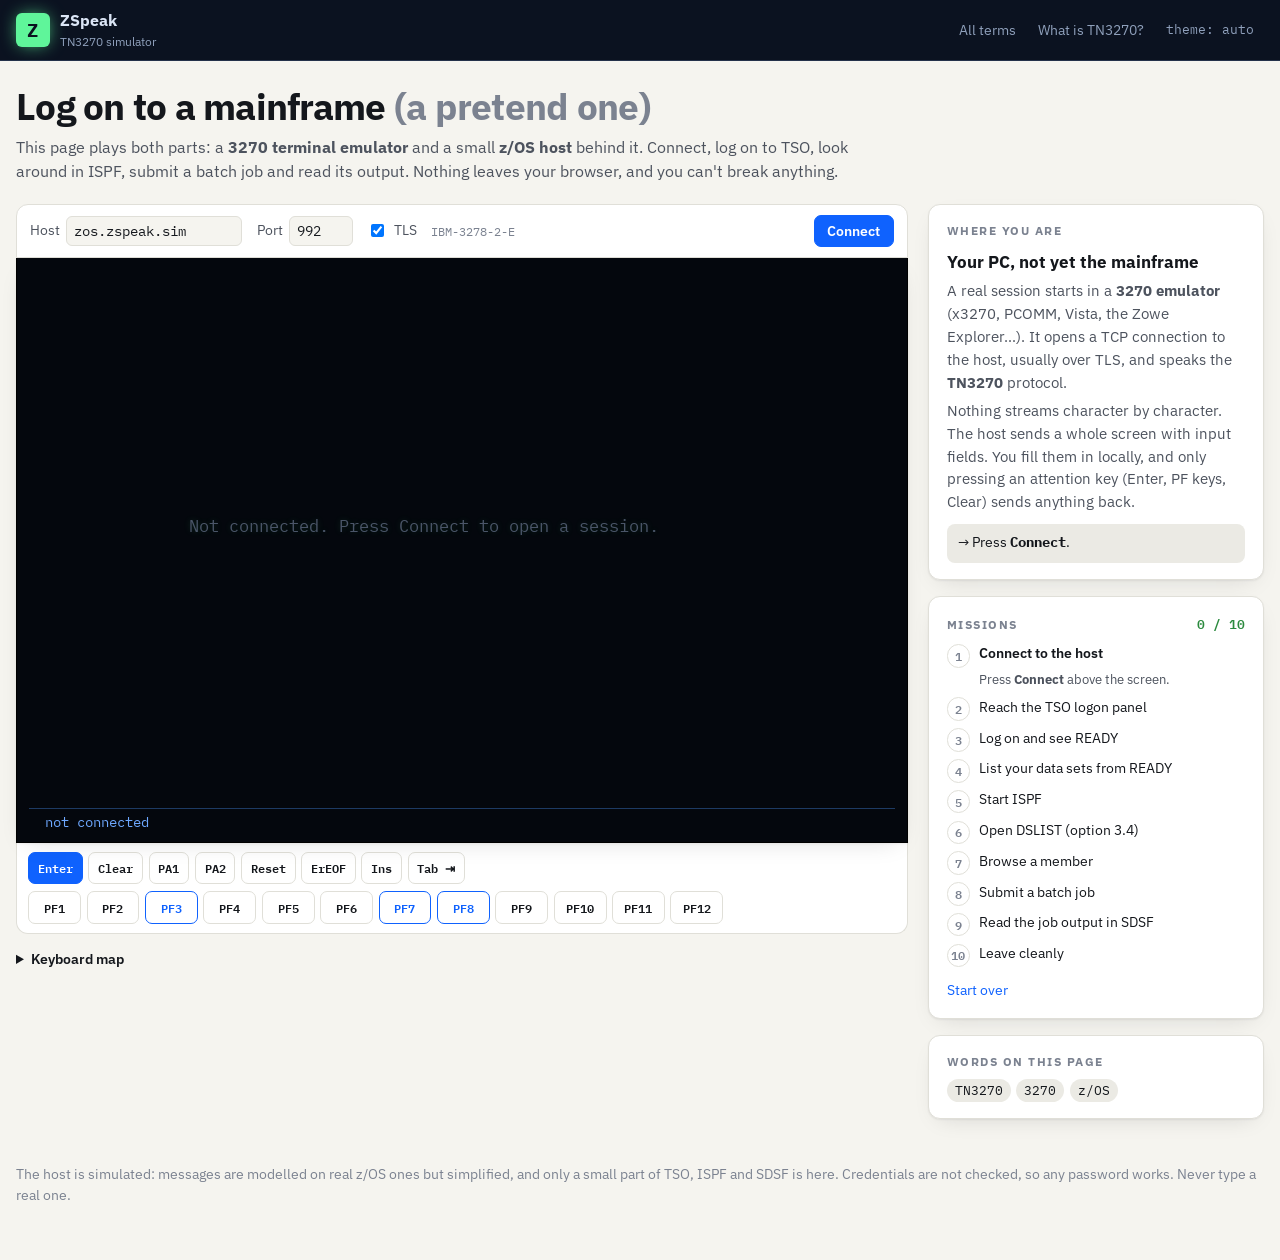
==== static/tn3270/index.html @ 70914fc2 "initial import of zspeak glossary from mf-learning" ====
<!doctype html>
<html lang="en" data-theme="auto">
<head>
  <meta charset="utf-8">
  <meta name="viewport" content="width=device-width, initial-scale=1">
  <title>TN3270 Simulator · ZSpeak</title>
  <meta name="description" content="Connect to a simulated z/OS mainframe in your browser: log on to TSO, run commands, use ISPF, submit JCL and read the output in SDSF.">
  <script>
    (function () {
      try {
        var t = localStorage.getItem('zspeak-theme');
        if (t === 'light' || t === 'dark') document.documentElement.setAttribute('data-theme', t);
      } catch (e) {}
    })();
  </script>
  <link rel="preconnect" href="https://fonts.googleapis.com">
  <link rel="preconnect" href="https://fonts.gstatic.com" crossorigin>
  <link href="https://fonts.googleapis.com/css2?family=IBM+Plex+Mono:wght@400;600&family=IBM+Plex+Sans:wght@400;600;700&display=swap" rel="stylesheet">
  <link rel="stylesheet" href="sim.css">
  <link rel="icon" href="data:image/svg+xml,<svg xmlns='http://www.w3.org/2000/svg' viewBox='0 0 32 32'><rect width='32' height='32' rx='6' fill='%230b1220'/><text x='16' y='24' font-size='22' font-family='monospace' font-weight='700' text-anchor='middle' fill='%235ff59a'>Z</text></svg>">
</head>
<body>
  <header class="site-head">
    <div class="wrap head-inner">
      <a class="brand" href="../">
        <span class="brand-mark">Z</span>
        <span class="brand-text"><strong>ZSpeak</strong><small>TN3270 simulator</small></span>
      </a>
      <nav class="site-nav">
        <a href="../terms/">All terms</a>
        <a href="../terms/tn3270/">What is TN3270?</a>
        <button class="theme-btn" id="theme-btn" type="button">theme: auto</button>
      </nav>
    </div>
  </header>

  <main class="wrap sim">
    <section class="intro">
      <h1>Log on to a mainframe <span class="muted">(a pretend one)</span></h1>
      <p>This page plays both parts: a <b>3270 terminal emulator</b> and a small <b>z/OS host</b> behind it.
        Connect, log on to TSO, look around in ISPF, submit a batch job and read its output.
        Nothing leaves your browser, and you can't break anything.</p>
    </section>

    <div class="layout">
      <section class="term-col" aria-label="Terminal">
        <form class="connbar" id="connbar" autocomplete="off">
          <label>Host <input id="host" value="zos.zspeak.sim" spellcheck="false"></label>
          <label class="port">Port <input id="port" value="992" inputmode="numeric"></label>
          <label class="chk"><input type="checkbox" id="tls" checked> TLS</label>
          <span class="model" title="Model 2 = 24 rows x 80 columns">IBM-3278-2-E</span>
          <button type="submit" id="connect" class="btn primary">Connect</button>
        </form>

        <div class="term" id="term">
          <pre id="screen" class="screen" aria-live="polite" aria-label="3270 screen, 24 by 80"></pre>
          <div id="oia" class="oia" aria-label="Operator information area"></div>
          <textarea id="kbd" class="kbd" aria-label="Terminal keyboard input" autocapitalize="off" autocomplete="off" autocorrect="off" spellcheck="false"></textarea>
        </div>

        <div class="keys" id="keys" aria-label="3270 keys">
          <div class="keyrow">
            <button data-aid="ENTER" class="btn primary" title="Enter (Return)">Enter</button>
            <button data-aid="CLEAR" class="btn" title="Esc">Clear</button>
            <button data-aid="PA1" class="btn" title="Alt+1 — Attention">PA1</button>
            <button data-aid="PA2" class="btn" title="Alt+2 — Reshow">PA2</button>
            <button data-key="Reset" class="btn" title="Alt+R — unlock the keyboard after an error">Reset</button>
            <button data-key="EraseEOF" class="btn" title="End — erase to end of field">ErEOF</button>
            <button data-key="Insert" class="btn" title="Insert — toggle insert mode">Ins</button>
            <button data-key="Tab" class="btn" title="Tab — next input field">Tab ⇥</button>
          </div>
          <div class="keyrow pf" id="pfrow"></div>
        </div>

        <details class="keymap">
          <summary>Keyboard map</summary>
          <table>
            <tr><th>3270 key</th><th>On your keyboard</th><th>What it does</th></tr>
            <tr><td>Enter</td><td><kbd>Return</kbd></td><td>Sends the screen to the host. Nothing reaches z/OS until you press it.</td></tr>
            <tr><td>PF1–PF12</td><td><kbd>F1</kbd>–<kbd>F12</kbd> (Shift = PF13–24)</td><td>Program function keys. F3 = back/exit, F7/F8 = scroll up/down. Mac: use the buttons, <kbd>fn</kbd>, or <kbd>PgUp</kbd>/<kbd>PgDn</kbd> for F7/F8.</td></tr>
            <tr><td>Clear</td><td><kbd>Esc</kbd></td><td>Wipes the screen and tells the host.</td></tr>
            <tr><td>PA1 / PA2</td><td><kbd>Alt</kbd>+<kbd>1</kbd> / <kbd>Alt</kbd>+<kbd>2</kbd></td><td>Attention (interrupt) / reshow the screen.</td></tr>
            <tr><td>Tab / Back-tab</td><td><kbd>Tab</kbd> / <kbd>Shift</kbd>+<kbd>Tab</kbd></td><td>Jump between input fields. You can only type in input fields.</td></tr>
            <tr><td>Erase EOF</td><td><kbd>End</kbd></td><td>Blanks the rest of the field. Use it before retyping.</td></tr>
            <tr><td>Insert</td><td><kbd>Insert</kbd> or <kbd>Ctrl</kbd>+<kbd>I</kbd></td><td>Overtype is the default, like a real 3270.</td></tr>
            <tr><td>Reset</td><td><kbd>Alt</kbd>+<kbd>R</kbd></td><td>Clears an <code>X</code> error in the status line.</td></tr>
            <tr><td>New line</td><td><kbd>Shift</kbd>+<kbd>Return</kbd></td><td>Cursor to the first field on the next line.</td></tr>
          </table>
        </details>
      </section>

      <aside class="guide" aria-label="Guide">
        <div class="card where">
          <h2>Where you are</h2>
          <div id="where"></div>
        </div>
        <div class="card">
          <div class="card-head">
            <h2>Missions</h2>
            <span id="score" class="score"></span>
          </div>
          <ol id="missions" class="missions"></ol>
          <button type="button" id="reset-missions" class="link">Start over</button>
        </div>
        <div class="card">
          <h2>Words on this page</h2>
          <p class="chips" id="words"></p>
        </div>
      </aside>
    </div>
  </main>

  <footer class="foot wrap">
    <p class="muted">The host is simulated: messages are modelled on real z/OS ones but simplified, and only a small part of TSO, ISPF and SDSF is here.
      Credentials are not checked, so any password works. Never type a real one.</p>
  </footer>

  <script src="host.js"></script>
  <script src="ui.js"></script>
</body>
</html>
---- static/tn3270/sim.css ----
/* ZSpeak TN3270 simulator: page chrome reuses the ZSpeak tokens; the
   terminal keeps classic 3279 colours in both themes. */
:root {
  --bg: #f5f4ef; --panel: #fff; --ink: #14171c; --ink-soft: #4d535e; --ink-faint: #7b8290;
  --line: #e0dfd8; --accent: #0f62fe; --chip: #ebeae4;
  --shadow: 0 1px 2px rgba(20, 23, 28, .06), 0 8px 24px -12px rgba(20, 23, 28, .18);
  --con-bg: #0b1220; --con-bg-2: #111b2e; --con-line: #24314a; --con-ink: #dbe5f5; --con-soft: #8fa0bb;
  --phosphor: #5ff59a; --amber: #ffc857; --done: #2b8a3e;
  --radius: 12px;
  --mono: "IBM Plex Mono", ui-monospace, "SF Mono", Menlo, Consolas, monospace;
  --sans: "IBM Plex Sans", -apple-system, BlinkMacSystemFont, "Segoe UI", Helvetica, Arial, sans-serif;
  /* 3279 colours */
  --t-bg: #04070d; --t-blue: #6ea8ff; --t-green: #4ef08a; --t-turq: #4fe3e0; --t-white: #f2f5f8;
  --t-yellow: #ffe066; --t-red: #ff6b6b; --t-pink: #ff8ad8;
}
@media (prefers-color-scheme: dark) {
  :root:not([data-theme="light"]) {
    --bg: #0a0d12; --panel: #131821; --ink: #e8ebf0; --ink-soft: #a9b1bf; --ink-faint: #78808e;
    --line: #232a36; --accent: #78a9ff; --chip: #1b222e; --done: #5ff59a;
    --shadow: 0 1px 2px rgba(0, 0, 0, .4), 0 10px 28px -14px rgba(0, 0, 0, .7);
    --con-bg: #070b14; --con-bg-2: #0d1524;
  }
}
:root[data-theme="dark"] {
  --bg: #0a0d12; --panel: #131821; --ink: #e8ebf0; --ink-soft: #a9b1bf; --ink-faint: #78808e;
  --line: #232a36; --accent: #78a9ff; --chip: #1b222e; --done: #5ff59a;
  --shadow: 0 1px 2px rgba(0, 0, 0, .4), 0 10px 28px -14px rgba(0, 0, 0, .7);
  --con-bg: #070b14; --con-bg-2: #0d1524;
}

* { box-sizing: border-box; }
html { -webkit-text-size-adjust: 100%; }
body { margin: 0; background: var(--bg); color: var(--ink); font: 16px/1.55 var(--sans); }
a { color: var(--accent); text-decoration: none; }
a:hover { text-decoration: underline; }
:focus-visible { outline: 2px solid var(--accent); outline-offset: 2px; border-radius: 4px; }
code { font-family: var(--mono); font-size: .88em; background: var(--chip); padding: .1em .35em; border-radius: 4px; }
kbd { font-family: var(--mono); font-size: .78em; border: 1px solid currentColor; border-bottom-width: 2px; border-radius: 5px; padding: .02em .38em; opacity: .85; white-space: nowrap; }
.wrap { max-width: 82rem; margin: 0 auto; padding: 0 1rem; }
.muted { color: var(--ink-faint); }

/* header (same as ZSpeak) */
.site-head { background: var(--con-bg); color: var(--con-ink); border-bottom: 1px solid var(--con-line); }
.head-inner { display: flex; align-items: center; justify-content: space-between; gap: .5rem 1rem; min-height: 3.5rem; padding-block: .5rem; flex-wrap: wrap; }
.brand { display: flex; align-items: center; gap: .65rem; color: inherit; }
.brand:hover { text-decoration: none; }
.brand-mark { width: 2.1rem; height: 2.1rem; display: grid; place-items: center; border-radius: 6px; background: var(--phosphor); color: var(--con-bg); font: 700 1.2rem/1 var(--mono); box-shadow: 0 0 18px -4px var(--phosphor); }
.brand-text strong { display: block; font-size: 1rem; }
.brand-text small { display: block; color: var(--con-soft); font-size: .76rem; }
.site-nav { display: flex; align-items: center; gap: .2rem; font-size: .9rem; flex-wrap: wrap; }
.site-nav a, .theme-btn { color: var(--con-soft); padding: .35rem .6rem; border-radius: 6px; background: none; border: 0; font: inherit; cursor: pointer; }
.site-nav a:hover, .theme-btn:hover { color: var(--con-ink); background: var(--con-bg-2); text-decoration: none; }
.theme-btn { font-family: var(--mono); font-size: .8rem; }

.intro h1 { font-size: clamp(1.6rem, 4vw, 2.3rem); line-height: 1.1; letter-spacing: -.02em; margin: 1.6rem 0 .5rem; }
.intro p { max-width: 52rem; color: var(--ink-soft); margin: 0 0 1.25rem; }

.layout { display: grid; grid-template-columns: minmax(0, 1fr) 21rem; gap: 1.25rem; align-items: start; }
@media (max-width: 1100px) { .layout { grid-template-columns: minmax(0, 1fr); } }

/* connection bar */
.connbar { display: flex; flex-wrap: wrap; gap: .5rem .9rem; align-items: center; background: var(--panel); border: 1px solid var(--line); border-radius: var(--radius) var(--radius) 0 0; padding: .6rem .8rem; font-size: .88rem; color: var(--ink-soft); }
.connbar label { display: flex; align-items: center; gap: .4rem; }
.connbar input:not([type]) , .connbar input[inputmode] { font: .88rem var(--mono); width: 11rem; padding: .3rem .45rem; border: 1px solid var(--line); border-radius: 6px; background: var(--bg); color: var(--ink); }
.connbar .port input { width: 4rem; }
.connbar .model { font: .78rem var(--mono); color: var(--ink-faint); }
.connbar .btn { margin-left: auto; }

.btn { font: 600 .85rem var(--sans); padding: .38rem .8rem; border-radius: 7px; border: 1px solid var(--line); background: var(--panel); color: var(--ink); cursor: pointer; }
.btn:hover { border-color: var(--ink-faint); }
.btn.primary { background: var(--accent); border-color: var(--accent); color: #fff; }
:root[data-theme="dark"] .btn.primary { color: #0a0d12; }
@media (prefers-color-scheme: dark) { :root:not([data-theme="light"]) .btn.primary { color: #0a0d12; } }
.link { background: none; border: 0; padding: 0; color: var(--accent); font: inherit; font-size: .85rem; cursor: pointer; }

/* the terminal */
.term { position: relative; background: var(--t-bg); border: 1px solid #000; border-top: 0; padding: 14px 12px 8px; container-type: inline-size; cursor: text; box-shadow: var(--shadow); }
.term.focused { outline: 2px solid color-mix(in srgb, var(--t-green) 55%, transparent); outline-offset: -2px; }
.screen {
  margin: 0; padding: 0; background: none; border: 0; overflow: hidden;
  font-family: var(--mono); font-size: min(17px, calc((100cqw - 2px) / 48.2)); line-height: 1.3;
  width: 80ch; max-width: 100%; height: calc(24 * 1.3em); color: var(--t-green);
  text-shadow: 0 0 6px rgba(78, 240, 138, .18); white-space: pre; user-select: none;
}
.screen .b { color: var(--t-blue); }
.screen .g { color: var(--t-green); }
.screen .t { color: var(--t-turq); }
.screen .w { color: var(--t-white); }
.screen .y { color: var(--t-yellow); }
.screen .r { color: var(--t-red); }
.screen .p { color: var(--t-pink); }
.screen .in { color: var(--t-green); text-decoration: underline; text-decoration-color: rgba(78, 240, 138, .45); text-underline-offset: 3px; }
.screen .in.plain { text-decoration: none; }
.screen .in.t { color: var(--t-turq); }
.screen .in.pre { color: var(--t-turq); text-decoration: none; }
.screen .in.data { text-decoration: none; }
.screen .cur { background: var(--t-green); color: var(--t-bg); text-shadow: none; animation: blink 1.05s steps(1) infinite; }
.screen.ins .cur { background: none; color: inherit; box-shadow: inset 0 -3px 0 var(--t-green); }
.term:not(.focused) .screen .cur { animation: none; background: none; color: inherit; box-shadow: inset 0 0 0 1px var(--t-green); }
@keyframes blink { 50% { background: none; color: inherit; } }
.screen .idle { color: #4a5568; }

.oia { display: flex; gap: 1.5ch; font: min(14px, calc((100cqw - 2px) / 58)) / 1.6 var(--mono); color: var(--t-blue); border-top: 1px solid #1d3a63; margin-top: 6px; padding-top: 2px; white-space: pre; overflow: hidden; }
.oia .lock { color: var(--t-yellow); }
.oia .err { color: var(--t-red); }
.oia .grow { flex: 1; }
.kbd { position: absolute; left: 0; top: 0; width: 1px; height: 1px; opacity: 0; border: 0; padding: 0; resize: none; font-size: 16px; }

.keys { background: var(--panel); border: 1px solid var(--line); border-top: 0; border-radius: 0 0 var(--radius) var(--radius); padding: .6rem .7rem; display: grid; gap: .45rem; }
.keyrow { display: flex; flex-wrap: wrap; gap: .35rem; }
.keyrow .btn { font-family: var(--mono); font-weight: 600; font-size: .78rem; padding: .32rem .55rem; }
.keyrow.pf .btn { min-width: 3.3rem; }
.keyrow .btn.hot { border-color: var(--accent); color: var(--accent); }

.keymap { margin-top: .9rem; font-size: .88rem; color: var(--ink-soft); }
.keymap summary { cursor: pointer; font-weight: 600; color: var(--ink); }
.keymap table { border-collapse: collapse; margin-top: .5rem; width: 100%; }
.keymap th, .keymap td { text-align: left; padding: .35rem .5rem; border-bottom: 1px solid var(--line); vertical-align: top; }
.keymap td:first-child { font-family: var(--mono); white-space: nowrap; color: var(--ink); }

/* the guide */
.guide { display: grid; gap: 1rem; }
.card { background: var(--panel); border: 1px solid var(--line); border-radius: var(--radius); padding: 1rem 1.1rem; box-shadow: var(--shadow); }
.card h2 { font-size: .78rem; text-transform: uppercase; letter-spacing: .12em; color: var(--ink-faint); margin: 0 0 .5rem; }
.card-head { display: flex; justify-content: space-between; align-items: baseline; }
.score { font: 600 .8rem var(--mono); color: var(--done); }
.where h3 { margin: 0 0 .35rem; font-size: 1.05rem; }
.where p { margin: .35rem 0; font-size: .92rem; color: var(--ink-soft); }
.where .try { margin-top: .6rem; padding: .55rem .7rem; background: var(--chip); border-radius: 8px; font-size: .88rem; color: var(--ink); }
.where .try b { font-family: var(--mono); }
.missions { list-style: none; padding: 0; margin: 0 0 .6rem; counter-reset: m; display: grid; gap: .35rem; }
.missions li { counter-increment: m; display: grid; grid-template-columns: 1.6rem 1fr; gap: .15rem .4rem; font-size: .9rem; }
.missions li::before { content: counter(m); width: 1.35rem; height: 1.35rem; border-radius: 50%; display: grid; place-items: center; font: 600 .72rem var(--mono); border: 1.5px solid var(--line); color: var(--ink-faint); margin-top: .1rem; }
.missions li.done::before { content: "✓"; background: var(--done); border-color: var(--done); color: var(--panel); }
.missions li.done .m-title { color: var(--ink-faint); text-decoration: line-through; text-decoration-color: color-mix(in srgb, var(--ink-faint) 50%, transparent); }
.missions li.next .m-title { font-weight: 600; }
.missions .m-how { grid-column: 2; font-size: .82rem; color: var(--ink-soft); }
.missions li:not(.next) .m-how { display: none; }
.missions code { font-size: .8em; }
.chips { display: flex; flex-wrap: wrap; gap: .35rem; margin: 0; }
.chips a { font: .8rem var(--mono); background: var(--chip); color: var(--ink); padding: .18rem .5rem; border-radius: 999px; }
.chips a:hover { background: var(--accent); color: #fff; text-decoration: none; }

.foot { padding-block: 2rem 2.5rem; font-size: .85rem; }

@media (max-width: 640px) {
  .connbar input:not([type]) { width: 9rem; }
  .connbar .model { display: none; }
  .term { padding: 10px 6px 6px; }
}
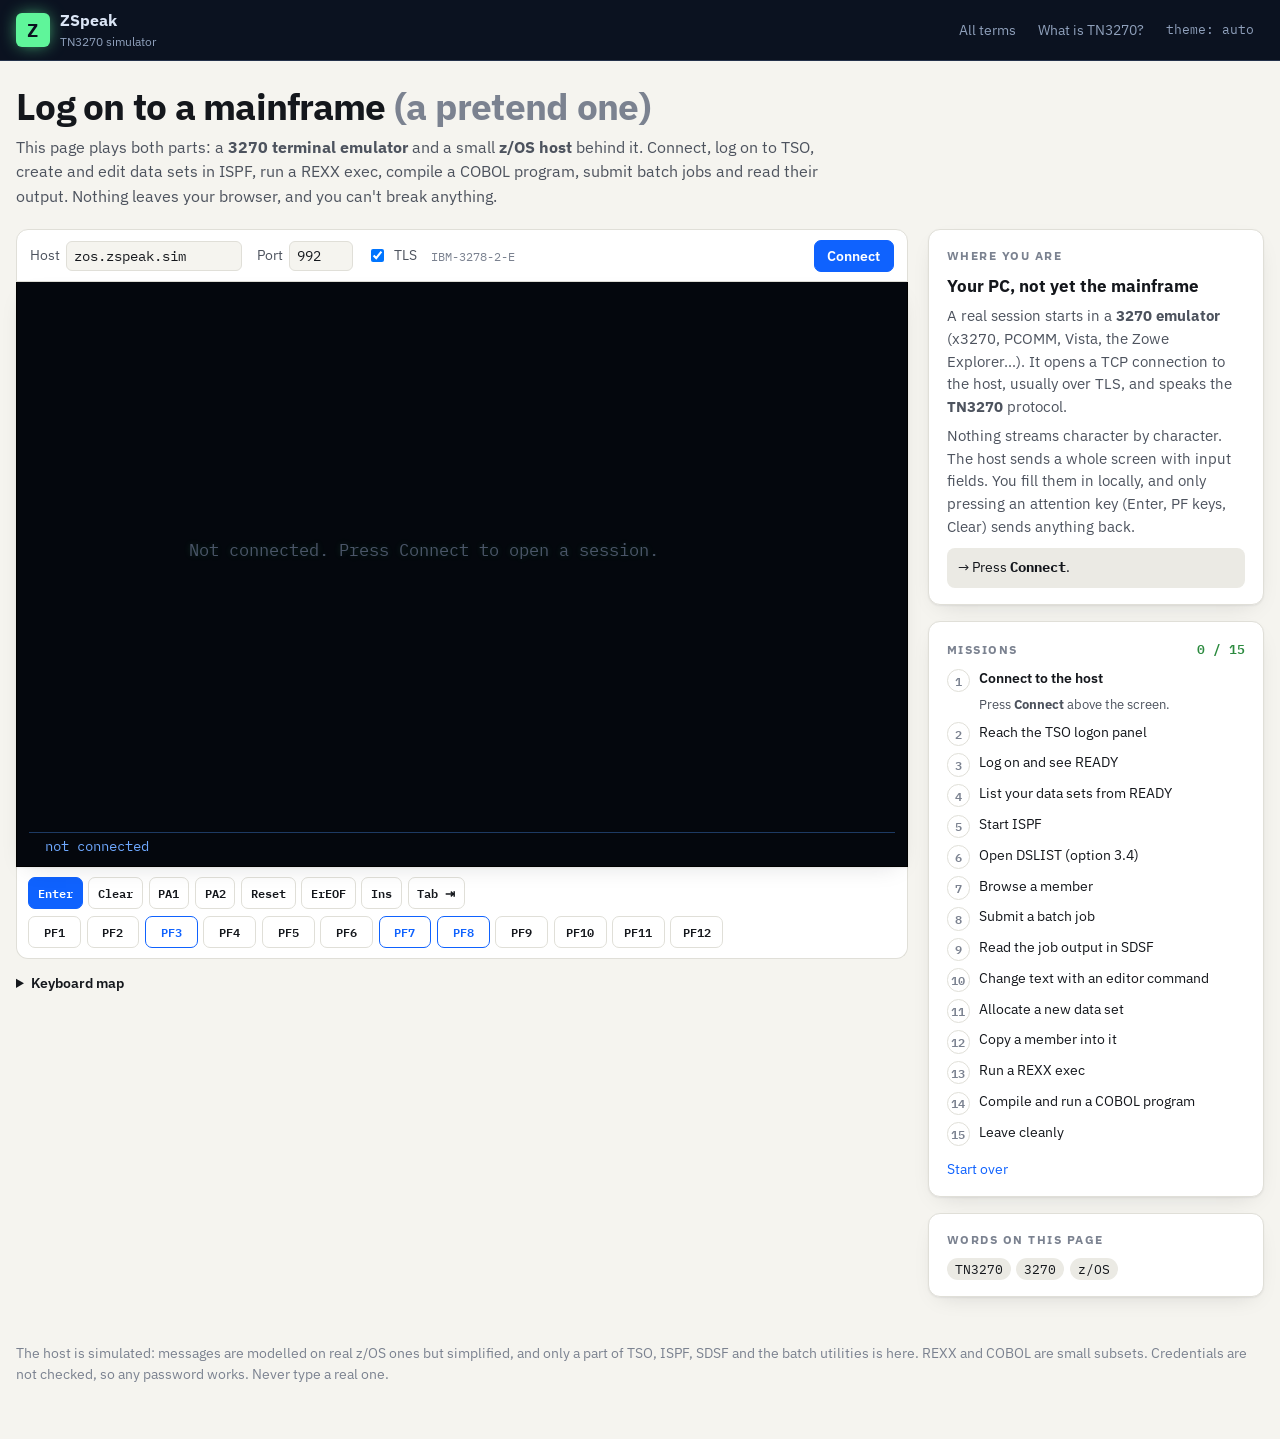
==== commit e2a539b3: "extend tn3270 simulator host and ui Co-Authored-By: Claude Sonnet 5.5 <noreply@anthropic.com> Claude" ====
--- a/static/tn3270/index.html
+++ b/static/tn3270/index.html
@@ -38,7 +38,7 @@
     <section class="intro">
       <h1>Log on to a mainframe <span class="muted">(a pretend one)</span></h1>
       <p>This page plays both parts: a <b>3270 terminal emulator</b> and a small <b>z/OS host</b> behind it.
-        Connect, log on to TSO, look around in ISPF, submit a batch job and read its output.
+        Connect, log on to TSO, create and edit data sets in ISPF, run a REXX exec, compile a COBOL program, submit batch jobs and read their output.
         Nothing leaves your browser, and you can't break anything.</p>
     </section>
 
@@ -77,7 +77,7 @@
           <table>
             <tr><th>3270 key</th><th>On your keyboard</th><th>What it does</th></tr>
             <tr><td>Enter</td><td><kbd>Return</kbd></td><td>Sends the screen to the host. Nothing reaches z/OS until you press it.</td></tr>
-            <tr><td>PF1–PF12</td><td><kbd>F1</kbd>–<kbd>F12</kbd> (Shift = PF13–24)</td><td>Program function keys. F3 = back/exit, F7/F8 = scroll up/down. Mac: use the buttons, <kbd>fn</kbd>, or <kbd>PgUp</kbd>/<kbd>PgDn</kbd> for F7/F8.</td></tr>
+            <tr><td>PF1–PF12</td><td><kbd>F1</kbd>–<kbd>F12</kbd> (Shift = PF13–24)</td><td>Program function keys. F3 = back/exit, F5/F6 = repeat find/change in the editor, F7/F8 = scroll up/down, F12 = cancel. Mac: use the buttons, <kbd>fn</kbd>, or <kbd>PgUp</kbd>/<kbd>PgDn</kbd> for F7/F8.</td></tr>
             <tr><td>Clear</td><td><kbd>Esc</kbd></td><td>Wipes the screen and tells the host.</td></tr>
             <tr><td>PA1 / PA2</td><td><kbd>Alt</kbd>+<kbd>1</kbd> / <kbd>Alt</kbd>+<kbd>2</kbd></td><td>Attention (interrupt) / reshow the screen.</td></tr>
             <tr><td>Tab / Back-tab</td><td><kbd>Tab</kbd> / <kbd>Shift</kbd>+<kbd>Tab</kbd></td><td>Jump between input fields. You can only type in input fields.</td></tr>
@@ -111,7 +111,7 @@
   </main>
 
   <footer class="foot wrap">
-    <p class="muted">The host is simulated: messages are modelled on real z/OS ones but simplified, and only a small part of TSO, ISPF and SDSF is here.
+    <p class="muted">The host is simulated: messages are modelled on real z/OS ones but simplified, and only a part of TSO, ISPF, SDSF and the batch utilities is here. REXX and COBOL are small subsets.
       Credentials are not checked, so any password works. Never type a real one.</p>
   </footer>
 
--- a/static/tn3270/sim.css
+++ b/static/tn3270/sim.css
@@ -94,6 +94,13 @@
 .screen .in.t { color: var(--t-turq); }
 .screen .in.pre { color: var(--t-turq); text-decoration: none; }
 .screen .in.data { text-decoration: none; }
+.screen .in.pre.hot { color: var(--t-yellow); }
+/* editor syntax colours (HILITE) */
+.screen .in.c-b { color: var(--t-blue); }
+.screen .in.c-t { color: var(--t-turq); }
+.screen .in.c-w { color: var(--t-white); }
+.screen .in.c-y { color: var(--t-yellow); }
+.screen .in.c-r { color: var(--t-red); }
 .screen .cur { background: var(--t-green); color: var(--t-bg); text-shadow: none; animation: blink 1.05s steps(1) infinite; }
 .screen.ins .cur { background: none; color: inherit; box-shadow: inset 0 -3px 0 var(--t-green); }
 .term:not(.focused) .screen .cur { animation: none; background: none; color: inherit; box-shadow: inset 0 0 0 1px var(--t-green); }
